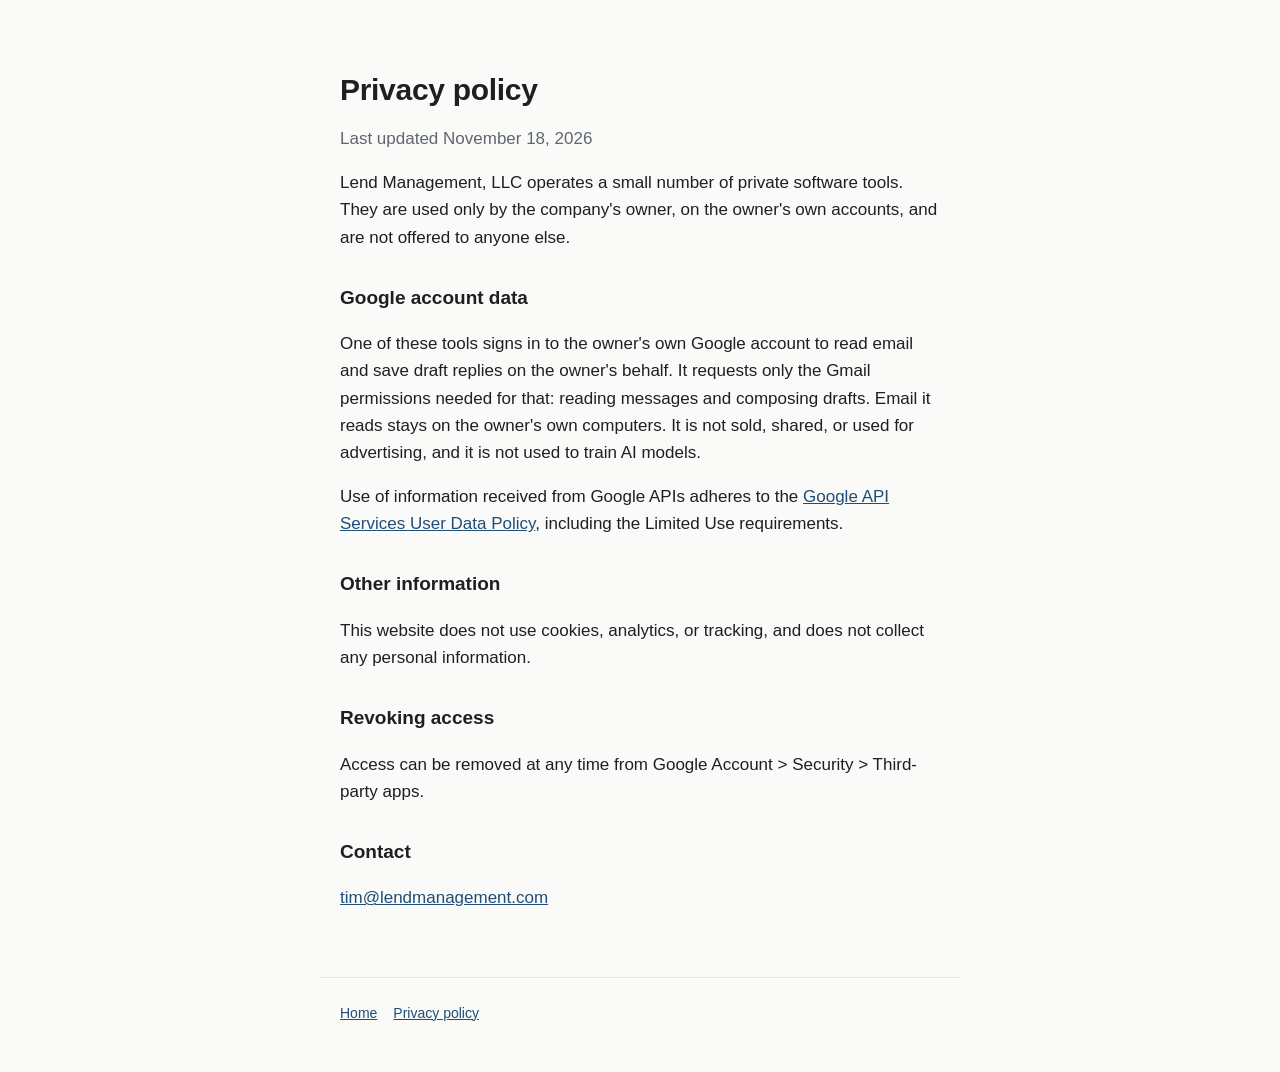
==== privacy/index.html @ ca4daf1f "Two-page site for Lend Management, LLC: home and privacy policy" ====
<!doctype html>
<html lang="en">
<head>
<meta charset="utf-8">
<meta name="viewport" content="width=device-width, initial-scale=1">
<title>Privacy policy</title>
<meta name="description" content="Privacy policy for Lend Management, LLC and its private tools.">
<link rel="stylesheet" href="/style.css">
</head>
<body>
<main>
<h1>Privacy policy</h1>
<p class="muted">Last updated November 18, 2026</p>
<p>Lend Management, LLC operates a small number of private software tools. They are used only by the company's owner, on the owner's own accounts, and are not offered to anyone else.</p>
<h2>Google account data</h2>
<p>One of these tools signs in to the owner's own Google account to read email and save draft replies on the owner's behalf. It requests only the Gmail permissions needed for that: reading messages and composing drafts. Email it reads stays on the owner's own computers. It is not sold, shared, or used for advertising, and it is not used to train AI models.</p>
<p>Use of information received from Google APIs adheres to the <a href="https://developers.google.com/terms/api-services-user-data-policy">Google API Services User Data Policy</a>, including the Limited Use requirements.</p>
<h2>Other information</h2>
<p>This website does not use cookies, analytics, or tracking, and does not collect any personal information.</p>
<h2>Revoking access</h2>
<p>Access can be removed at any time from Google Account &gt; Security &gt; Third-party apps.</p>
<h2>Contact</h2>
<p><a href="mailto:tim@lendmanagement.com">tim@lendmanagement.com</a></p>
</main>
<footer><a href="/">Home</a><a href="/privacy">Privacy policy</a></footer>
</body>
</html>
---- style.css ----
:root{--bg:#fafaf8;--fg:#1d1f22;--muted:#5f6670;--line:#e3e3df;--accent:#1f4e79}
@media (prefers-color-scheme:dark){:root{--bg:#141618;--fg:#e8e8e6;--muted:#9aa1aa;--line:#2a2d31;--accent:#8fb8de}}
*{box-sizing:border-box}html,body{margin:0;background:var(--bg);color:var(--fg)}
body{font:17px/1.6 -apple-system,BlinkMacSystemFont,"Segoe UI",Roboto,Helvetica,Arial,sans-serif}
main{max-width:640px;margin:0 auto;padding:72px 20px 48px}
h1{font-size:30px;line-height:1.2;margin:0 0 12px;letter-spacing:-.01em}
h2{font-size:19px;margin:32px 0 8px}
p,li{color:var(--fg)}.muted{color:var(--muted)}
a{color:var(--accent)}footer{max-width:640px;margin:0 auto;padding:24px 20px 48px;border-top:1px solid var(--line);color:var(--muted);font-size:14px}
footer a{margin-right:16px}
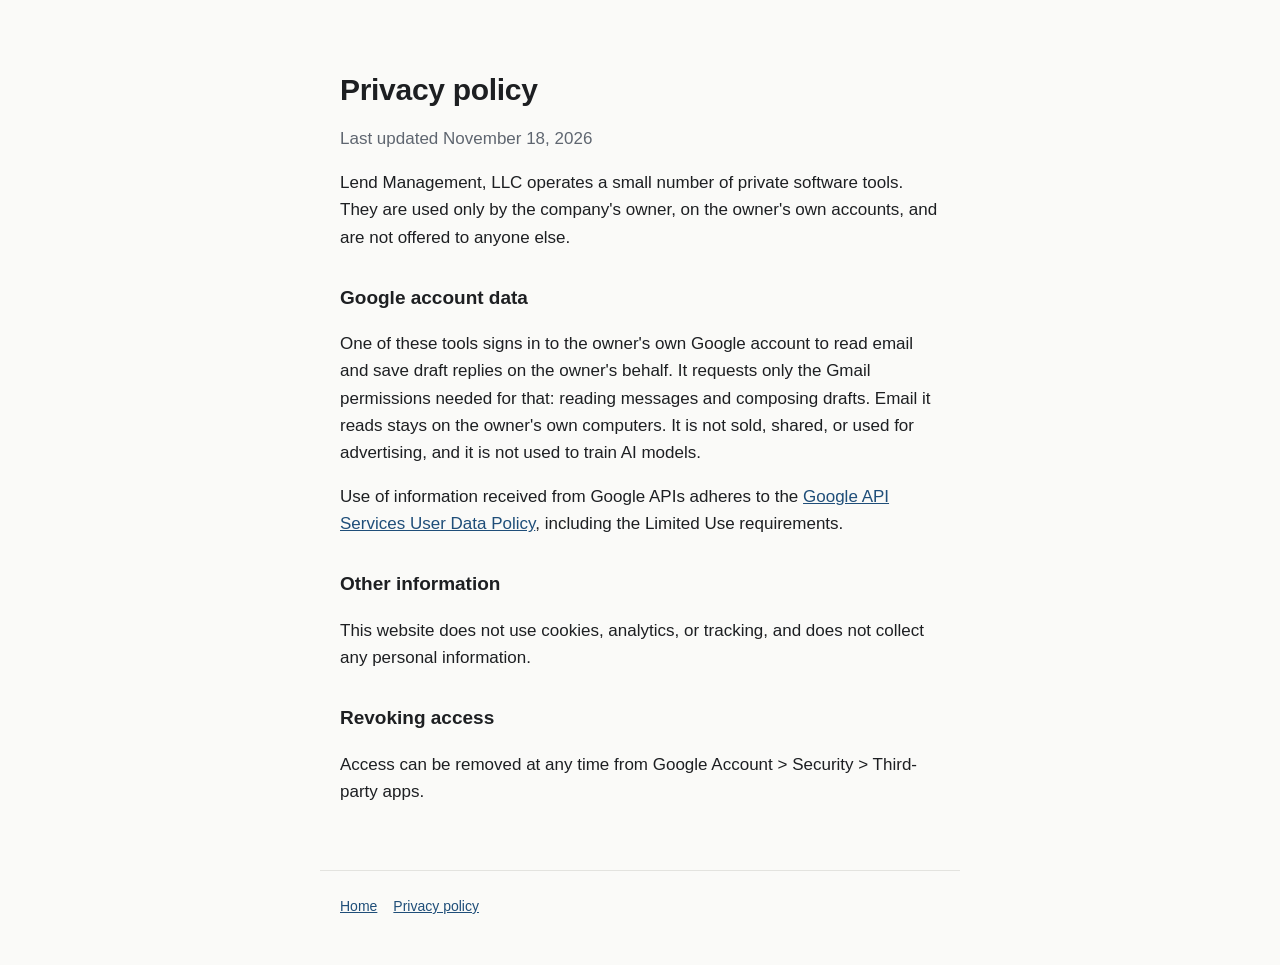
==== commit fe469d06: "Remove contact details; keep the site out of search results" ====
--- a/privacy/index.html
+++ b/privacy/index.html
@@ -5,6 +5,7 @@
 <meta name="viewport" content="width=device-width, initial-scale=1">
 <title>Privacy policy</title>
 <meta name="description" content="Privacy policy for Lend Management, LLC and its private tools.">
+<meta name="robots" content="noindex">
 <link rel="stylesheet" href="/style.css">
 </head>
 <body>
@@ -19,8 +20,6 @@
 <p>This website does not use cookies, analytics, or tracking, and does not collect any personal information.</p>
 <h2>Revoking access</h2>
 <p>Access can be removed at any time from Google Account &gt; Security &gt; Third-party apps.</p>
-<h2>Contact</h2>
-<p><a href="mailto:tim@lendmanagement.com">tim@lendmanagement.com</a></p>
 </main>
 <footer><a href="/">Home</a><a href="/privacy">Privacy policy</a></footer>
 </body>
